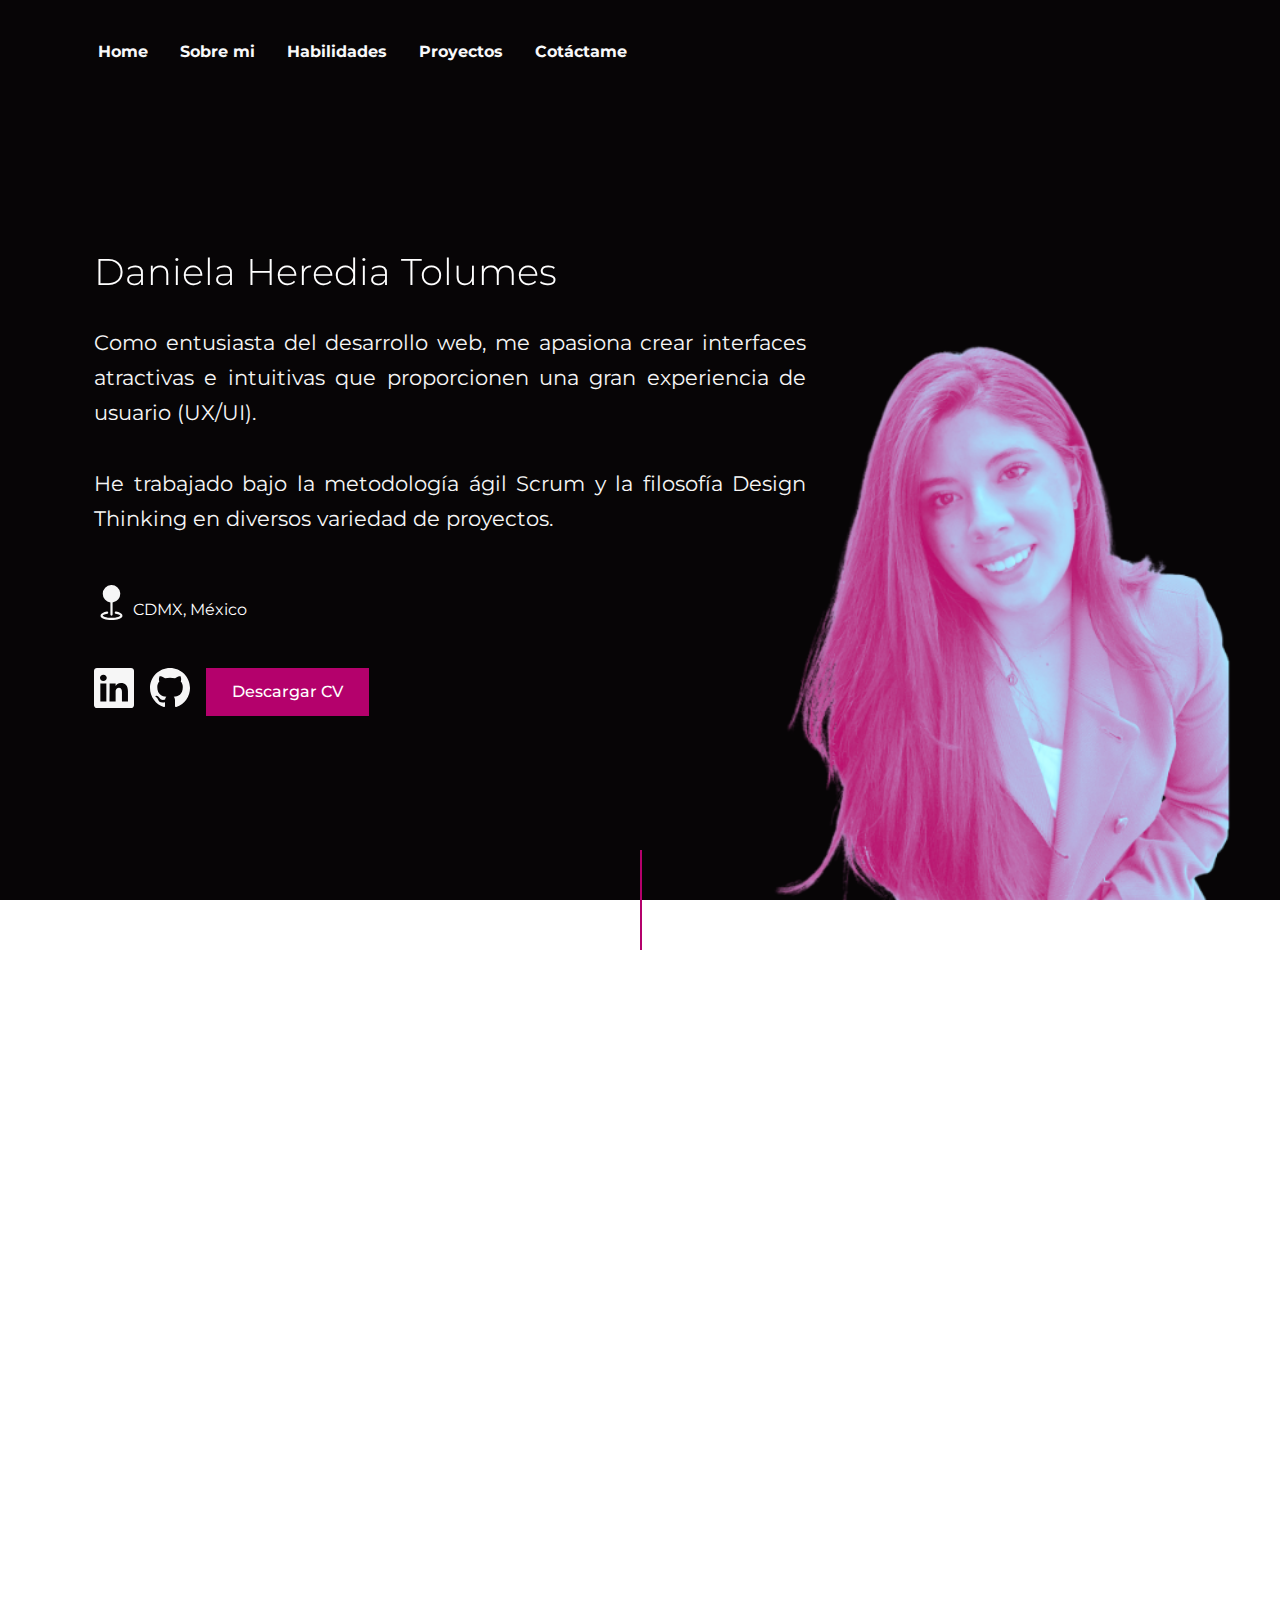
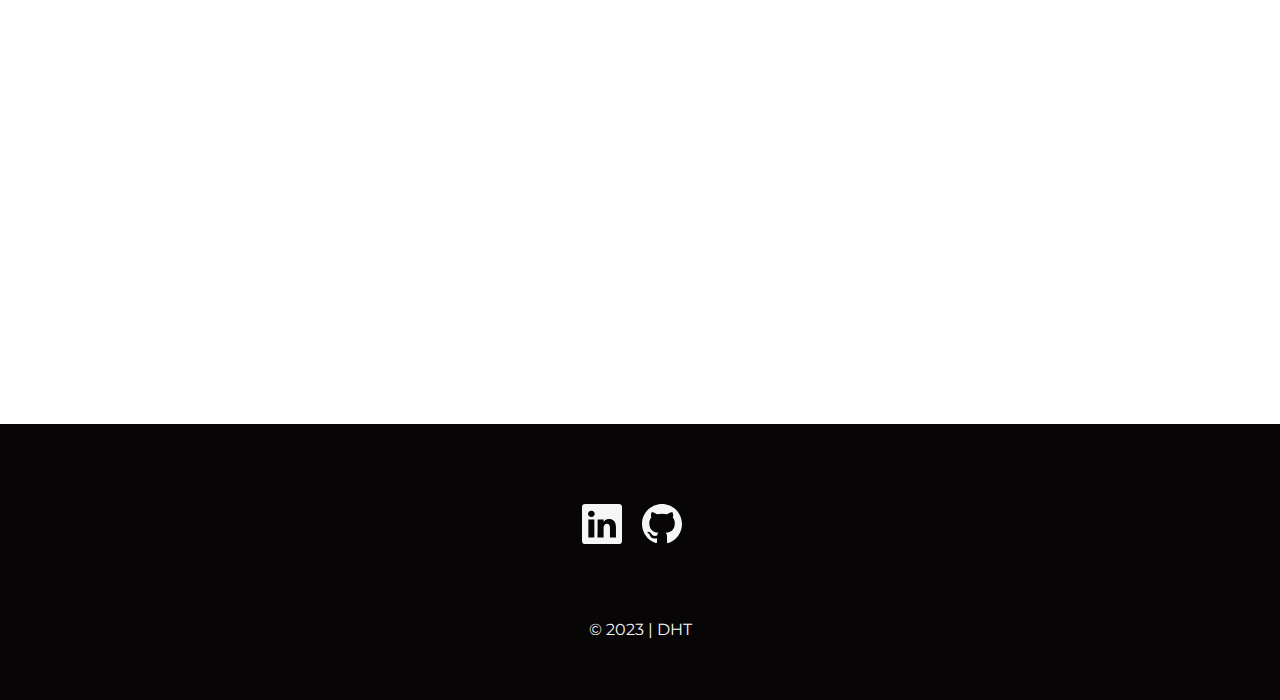
==== index.html @ 87ddae54 "ajustes en iconos y margenes" ====
<!doctype html>
<html lang="en">

<head>
    <meta charset="UTF-8">
    <meta http-equiv="X-UA-Compatible" content="IE=edge">
    <meta name="viewport" content="width=device-width, initial-scale=1.0">
    <title>Portafolio DHT</title>
    <!-- Bootstrap -->
    <link rel="stylesheet" href="https://cdn.jsdelivr.net/npm/bootstrap@5.2.0/dist/css/bootstrap.min.css">
    <!-- animate scroll -->
    <link rel="stylesheet" href="https://unpkg.com/aos@next/dist/aos.css" />
    <!-- fansibox -->
    <link rel="stylesheet" href="https://cdn.jsdelivr.net/npm/@fancyapps/ui@4.0/dist/fancybox.css">
    <!-- CSS -->
    <link rel="stylesheet" href="./src/CSS/style.css">
    <link rel="stylesheet" href="./src/CSS/normalize.css">
    <!-- Tipografias -->
    <link rel="preconnect" href="https://fonts.googleapis.com">
    <link rel="preconnect" href="https://fonts.gstatic.com" crossorigin>
    <link href="https://fonts.googleapis.com/css2?family=Handlee&display=swap" rel="stylesheet">
    <link href="https://fonts.googleapis.com/css2?family=Montserrat:wght@300&display=swap" rel="stylesheet">
    <link href="https://fonts.googleapis.com/css2?family=Handlee&family=Montserrat:wght@100&display=swap"
        rel="stylesheet">
    <!-- Icono pestaña -->
    <link rel="shortcut icon" href="src/icons/atomo.png">


</head>

<body data-bs-spy="scroll" data-bs-target="#navbar">



    <!-- Barra de navegación -->
    <nav id="navbar" class="navbar navbar-expand-lg fixed-top">
        <div class="container text-start">
            <div class="text-start">
                <div class="row text-start">
                    <div class="col-xxl">
                        <button class="navbar-toggler" type="button" data-bs-toggle="collapse"
                            data-bs-target="#navbarNav" aria-controls="navbarNav" aria-expanded="false"
                            aria-label="Toggle navigation" >
                            <span class="navbar-toggler-icon"></span>
                        </button>
                        <div class="collapse navbar-collapse collapsing-bg" id="navbarNav">
                            <ul class="navbar-nav me-auto mb-2 mb-lg-0 ">
                                <li class="nav-item navtext navbar-margin-l rounded">
                                    <a class="nav-link active text-light aNav" aria-current="page" href="#home">Home</a>
                                </li>
                                <li class="nav-item navtext">
                                    <a class="nav-link active text-light aNav" aria-current="page" href="#sobremi">Sobre
                                        mi</a>
                                </li>
                                <li class="nav-item navtext">
                                    <a class="nav-link active text-light aNav" aria-current="page"
                                        href="#habilidades">Habilidades</a>
                                </li>
                                <li class="nav-item navtext">
                                    <a class="nav-link active text-light aNav" aria-current="page"
                                        href="#proyectos">Proyectos</a>
                                </li>
                                <li class="nav-item navtext">
                                    <a class="nav-link active text-light aNav" aria-current="page"
                                        href="#contactame">Cotáctame</a>
                                </li>
                            </ul>
                        </div>
                    </div>
                </div>
            </div>
        </div>
    </nav>

    <!-- Home -->
    <section id="home" class="d-flex align-items-center min-vh-100">
        <div class="container">
            <div class="typed-container container">
                <h1 class="textTyped"><span class="typed"></span></h1>
            </div>
            <div class="row">
                <div class="col-md-8">
                    <h3 class="display-2 nombre container" data-aos="fade-up">
                        Daniela Heredia Tolumes
                    </h3>
                    <div class="col-md-12 container">
                        <p class="miDescripcion">
                            Como entusiasta del desarrollo web, me apasiona crear interfaces atractivas e intuitivas que 
                            proporcionen una  gran experiencia de usuario (UX/UI). 
                            <br><br>
                            He trabajado bajo  la metodología  ágil Scrum y la filosofía Design Thinking en diversos variedad de proyectos.
                        </p>
                    </div>
                    <div>
                    </div>
                    <div class="logoubi container">
                        <svg xmlns="http://www.w3.org/2000/svg" width="35" height="35" fill="currentColor"
                            class="bi bi-geo-fill" viewBox="0 0 16 16">
                            <path fill-rule="evenodd"
                                d="M4 4a4 4 0 1 1 4.5 3.969V13.5a.5.5 0 0 1-1 0V7.97A4 4 0 0 1 4 3.999zm2.493 8.574a.5.5 0 0 1-.411.575c-.712.118-1.28.295-1.655.493a1.319 1.319 0 0 0-.37.265.301.301 0 0 0-.057.09V14l.002.008a.147.147 0 0 0 .016.033.617.617 0 0 0 .145.15c.165.13.435.27.813.395.751.25 1.82.414 3.024.414s2.273-.163 3.024-.414c.378-.126.648-.265.813-.395a.619.619 0 0 0 .146-.15.148.148 0 0 0 .015-.033L12 14v-.004a.301.301 0 0 0-.057-.09 1.318 1.318 0 0 0-.37-.264c-.376-.198-.943-.375-1.655-.493a.5.5 0 1 1 .164-.986c.77.127 1.452.328 1.957.594C12.5 13 13 13.4 13 14c0 .426-.26.752-.544.977-.29.228-.68.413-1.116.558-.878.293-2.059.465-3.34.465-1.281 0-2.462-.172-3.34-.465-.436-.145-.826-.33-1.116-.558C3.26 14.752 3 14.426 3 14c0-.599.5-1 .961-1.243.505-.266 1.187-.467 1.957-.594a.5.5 0 0 1 .575.411z" />
                        </svg>
                        <span class="aNav">CDMX, México</span>
                    </div>
                    <div class="row container" >
                        <div class="col-md-8 text-start iconos">
                            <ul class="nav nav-pills">
                                <li>
                                    <!-- linkedin -->
                                    <a href="https://www.linkedin.com/in/daniela-heredia-t/" target="_blank">
                                        <svg xmlns="http://www.w3.org/2000/svg" width="40" fill="currentColor"
                                            class="bi bi-linkedin" viewBox="0 0 16 16">
                                            <path
                                                d="M0 1.146C0 .513.526 0 1.175 0h13.65C15.474 0 16 .513 16 1.146v13.708c0 .633-.526 1.146-1.175 1.146H1.175C.526 16 0 15.487 0 14.854V1.146zm4.943 12.248V6.169H2.542v7.225h2.401zm-1.2-8.212c.837 0 1.358-.554 1.358-1.248-.015-.709-.52-1.248-1.342-1.248-.822 0-1.359.54-1.359 1.248 0 .694.521 1.248 1.327 1.248h.016zm4.908 8.212V9.359c0-.216.016-.432.08-.586.173-.431.568-.878 1.232-.878.869 0 1.216.662 1.216 1.634v3.865h2.401V9.25c0-2.22-1.184-3.252-2.764-3.252-1.274 0-1.845.7-2.165 1.193v.025h-.016a5.54 5.54 0 0 1 .016-.025V6.169h-2.4c.03.678 0 7.225 0 7.225h2.4z" />
                                        </svg>
                                    </a>
                                </li>
                                <!-- gitHub -->
                                <li>
                                    <a href="https://github.com/DanHT22" target="_blank">
                                        <svg xmlns="http://www.w3.org/2000/svg" width="40" fill="currentColor"
                                            class="bi bi-github" viewBox="0 0 16 16">
                                            <path
                                                d="M8 0C3.58 0 0 3.58 0 8c0 3.54 2.29 6.53 5.47 7.59.4.07.55-.17.55-.38 0-.19-.01-.82-.01-1.49-2.01.37-2.53-.49-2.69-.94-.09-.23-.48-.94-.82-1.13-.28-.15-.68-.52-.01-.53.63-.01 1.08.58 1.23.82.72 1.21 1.87.87 2.33.66.07-.52.28-.87.51-1.07-1.78-.2-3.64-.89-3.64-3.95 0-.87.31-1.59.82-2.15-.08-.2-.36-1.02.08-2.12 0 0 .67-.21 2.2.82.64-.18 1.32-.27 2-.27.68 0 1.36.09 2 .27 1.53-1.04 2.2-.82 2.2-.82.44 1.1.16 1.92.08 2.12.51.56.82 1.27.82 2.15 0 3.07-1.87 3.75-3.65 3.95.29.25.54.73.54 1.48 0 1.07-.01 1.93-.01 2.2 0 .21.15.46.55.38A8.012 8.012 0 0 0 16 8c0-4.42-3.58-8-8-8z" />
                                        </svg>
                                    </a>
                                </li>
                                <li>
                                    <button class="btn btn-brand" id="btnDownloadCV">Descargar CV</button>
                                </li>
                            </ul>
                        </div>
                        <div class="col-9 text-end">
                        </div>
                    </div>
                </div>
            </div>
        </div>
    </section>

    <!-- Sobre mi -->
    <section id="sobremi" class="section-padding section-connector min-vh-100">
        <div class="container">
            <div id="habilidades">
                <div class="row gy-4 text-center">
                    <h1 data-aos="fade-up" data-aos-delay="100">Tecnologías</h1>
                    <div class="col-lg-2 col-sm-6" data-aos="fade-up" data-aos-delay="100">
                        <div class="service py-5 px-4">
                            <div class="service-icon">
                                <img src="./src/icons/html2.png" alt="">
                            </div>
                            <p class="text-center" style="color:#E66B12;">HTML 5</p>
                        </div>
                    </div>
                    <div class="col-lg-2 col-sm-6" data-aos="fade-up" data-aos-delay="200">
                        <div class="service py-5 px-4">
                            <div class="service-icon">
                                <img src="./src/icons/css2.png" alt="">
                            </div>
                            <p class="text-center" style="color:#0077BB;">CSS 3</p>
                        </div>
                    </div>
                    <div class="col-lg-2 col-sm-6" data-aos="fade-up" data-aos-delay="300">
                        <div class="service py-5 px-4">
                            <div class="service-icon">
                                <img src="./src/icons/bootstrap3.png" alt="">
                            </div>
                            <p class="text-center" style="color:#8214F5;">Bootstrap</p>
                        </div>
                    </div>
                    <div class="col-lg-2 col-sm-6" data-aos="fade-up" data-aos-delay="400">
                        <div class="service py-5 px-4">
                            <div class="service-icon">
                                <img src="./src/icons/javascript.png" alt="">
                            </div>
                            <p class="text-center" style="color:#f4c711;">Javascript</p>
                        </div>
                    </div>
                    <div class="col-lg-2 col-sm-6" data-aos="fade-up" data-aos-delay="500">
                        <div class="service py-5 px-4">
                            <div class="service-icon">
                                <img src="./src/icons/java1.png" alt="">
                            </div>
                            <p class="text-center" style="color:#1465BE;">Java 17</p>
                        </div>
                    </div>
                    <div class="col-lg-2 col-sm-6" data-aos="fade-up" data-aos-delay="600">
                        <div class="service py-5 px-4">
                            <div class="service-icon">
                                <img src="./src/icons/R1.png" alt="">
                            </div>
                            <p class="text-center" style="color:#939398">R</p>
                        </div>
                    </div>
                </div>
                <h1 class="text-center" data-aos="fade-up" data-aos-delay="600">Herramientas</h1>
                <div class="row gy-4 text-center">
                    <div class="col-lg-2 col-sm-6" data-aos="fade-up" data-aos-delay="600">
                        <div class="service py-5 px-4 ">
                            <div class="service-icon">
                                <img src="./src/icons/figma1.png" alt="">
                            </div>
                            <p class="text-center" style="color: #66BB6F;">Figma</p>
                        </div>
                    </div>
                    <div class="col-lg-2 col-sm-6" data-aos="fade-up" data-aos-delay="500">
                        <div class="service py-5 px-4 ">
                            <div class="service-icon">
                                <img src="./src/icons/git.png" alt="">
                            </div>
                            <p class="text-center" style="color:#F45121;">Git</p>
                        </div>
                    </div>
                    <div class="col-lg-2 col-sm-6" data-aos="fade-up" data-aos-delay="400">
                        <div class="service py-5 px-4 ">
                            <div class="service-icon">
                                <img src="./src/icons/visualStudio.png" alt="">
                            </div>
                            <p class="text-center" style="color:#0088CE;">Visual Studio Code</p>
                        </div>
                    </div>
                    <div class="col-lg-2 col-sm-6" data-aos="fade-up" data-aos-delay="300">
                        <div class="service py-5 px-4 ">
                            <div class="service-icon">
                                <img src="./src/icons/trello3.png" alt="">
                            </div>
                            <p class="text-center" style="color:#1B88E2;">Trello</p>
                        </div>
                    </div>
                    <div class="col-lg-2 col-sm-6" data-aos="fade-up" data-aos-delay="200">
                        <div class="service py-5 px-4">
                            <div class="service-icon">
                                <img src="./src/icons/Mysql-2.png" alt="">
                            </div>
                            <p class="text-center" style="color:#00758E; margin-top: 10px;">MySql</p>
                        </div>
                    </div>
                    <div class="col-lg-2 col-sm-6" data-aos="fade-up" data-aos-delay="100">
                        <div class="service py-5 px-4">
                            <div class="service-icon">
                                <img src="./src/icons/eclipse2.png" alt="">
                            </div>
                            <p class="text-center" style="color:#2B2254">Eclipse</p>
                        </div>
                    </div>
                </div>
            </div>
        </div>
    </section>

    <!-- Proyectos -->
    <section id="proyectos" class="section-padding section-connector container min-vh-100">
        <div class="container-fluid">
            <div class="row">
                <div class="col-12" data-aos="fade-up" data-aos-delay="100">
                    <div class="setion-title text-center">
                        <h1>Proyectos</h1>

                    </div>
                </div>
            </div>
            <div class="row g-2">
                <div class="col-lg-4 col-sm-6" data-aos="fade-up" data-aos-delay="100">
                    <div class="project">
                        <img src="./src/img/proyectoIntegrador.png" alt="Proyecto integrador">
                        <div class="content">
                            <a href="./src/img/proyectoIntegrador.png" data-fancybox="gallery"
                                class="btn btn-outline-light" target="_blank">Ver Mas</a>
                            <a href="https://github.com/FranciscoNunezAlonso/ProyectoIntegradorFrontEnd.git"
                                class="btn btn-outline-light" target="_blank">Ver código</a>
                        </div>
                    </div>
                </div>
                <div class="col-lg-4 col-sm-6" data-aos="fade-up" data-aos-delay="200">
                    <div class="project">
                        <img src="./src/img/Blog.png" alt="Blog - Bienestar mental en los perros">
                        <div class="content">
                            <a href="./src/img/Blog.png" data-fancybox="gallery" class="btn btn-outline-light"
                                target="_blank">Ver Mas</a>
                            <a href="https://github.com/DanHT22/primerPaginaWeb.git" class="btn btn-outline-light"
                                target="_blank">Ver código</a>
                        </div>
                    </div>
                </div>
                <div class="col-lg-4 col-sm-6" data-aos="fade-up" data-aos-delay="300">
                    <div class="project">
                        <img src="./src/img/pokeAPI.png" alt="Pokeapi">
                        <div class="content">
                            <a href="./src/img/pokeAPI.png" data-fancybox="gallery" class="btn btn-outline-light"
                                target="_blank">Ver Mas</a>
                            <a href="https://github.com/DanHT22/pokeAPI.git" class="btn btn-outline-light"
                                target="_blank">Ver código</a>
                        </div>
                    </div>
                </div>
                <div class="col-lg-4 col-sm-6" data-aos="fade-up" data-aos-delay="300">
                    <div class="project">
                        <img src="./src/img/proyectoTablaHTML.png" alt="Tabla HTML">
                        <div class="content">
                            <a href="./src/img/proyectoTablaHTML.png" data-fancybox="gallery"
                                class="btn btn-outline-light" target="_blank">Ver Mas</a>
                            <a href="https://github.com/DanHT22/Tabla_Elementos_HTLM.git" class="btn btn-outline-light"
                                target="_blank">Ver código</a>
                        </div>
                    </div>
                </div>
                <div class="col-lg-4 col-sm-6" data-aos="fade-up" data-aos-delay="200">
                    <div class="project">
                        <img src="./src/img/proyectoDbeuty.png" alt="ecommerce Dbeuty">
                        <div class="content">
                            <a href="./src/img/proyectoDbeuty.png" data-fancybox="gallery" class="btn btn-outline-light"
                                target="_blank">Ver Mas</a>
                            <a href="https://github.com/DanHT22/appWeb.Eq6.git" class="btn btn-outline-light"
                                target="_blank">Ver código</a>
                        </div>
                    </div>
                </div>
                <div class="col-lg-4 col-sm-6" data-aos="fade-up" data-aos-delay="100">
                    <div class="project">
                        <img src="./src/img/calculadoraJS.png" alt="calculadora js">
                        <div class="content">
                            <a href="./src/img/calculadoraJS.png" data-fancybox="gallery" class="btn btn-outline-light"
                                target="_blank">Ver Mas</a>
                            <a href="https://github.com/DanHT22/calculadora_JS.git" class="btn btn-outline-light"
                                target="_blank">Ver código</a>
                        </div>
                    </div>
                </div>
            </div>
        </div>
    </section>

    <!-- Contactame -->
    <section id="contactame" class="section-connector">
        <div class="container section-padding">
            <div class="row">
                <div class="col-12">
                    <div class="setion-title text-center" data-aos="fade-up" data-aos-delay="100">
                        <h1>Contáctame</h1>
                    </div>
                </div>
            </div>
            <div class="row justify-content-center">
                <div class="col-md-8" data-aos="fade-up" data-aos-delay="200">
                    <form class="row g-3">
                        <div class="form-group col-md-4">
                            <input type="text" class="form-control" placeholder="Nombre" id="Nombre">
                            <p class="alerta" id="alertValidacionesNombre"> El nombre ingreado no es valido, debe de
                                contener al menos 3 caracteres.</p>
                        </div>
                        <div class="form-group col-md-4">
                            <input type="text" class="form-control" placeholder="Apellido" id="Apellido">
                            <p class="alerta" id="alertValidacionesApellido"> El Apellido ingresado no es válido, debe
                                de contener al menos 3 caracteres.</p>
                        </div>
                        <div class="form-group col-md-4">
                            <input type="email" class="form-control" placeholder="Correo Electrónico" id="email">
                            <p class="alerta" id="alertValidacionesEmail"> El correo electrónico ingresado no es válido.
                            </p>
                        </div>
                        <div class="form-group col-md-12">
                            <textarea name="mensaje" class="form-control" placeholder="Escribe aqui tu mensaje" rows="4"
                                id="mensaje"></textarea>
                            <p class="alerta" id="alertValidacionesMensaje"> El Mensaje debe de contener al menos 20
                                caracteres.</p>
                        </div>
                        <div class="form-group text-center col-md-12">
                            <button class="btn btn-brand btn_padding" id="btnEnviar">Enviar</button>
                            <button class="btn btn-brand btn_padding" id="btnReset">Limpiar</button>
                        </div>
                    </form>
                </div>
            </div>
        </div>
    </section>

    <footer>
        <div class="text-center">
            <!-- linkedin -->
            <a href="https://www.linkedin.com/in/daniela-heredia-t/" target="_blank">
                <svg xmlns="http://www.w3.org/2000/svg" width="40" fill="currentColor" class="bi bi-linkedin"
                    viewBox="0 0 16 16">
                    <path
                        d="M0 1.146C0 .513.526 0 1.175 0h13.65C15.474 0 16 .513 16 1.146v13.708c0 .633-.526 1.146-1.175 1.146H1.175C.526 16 0 15.487 0 14.854V1.146zm4.943 12.248V6.169H2.542v7.225h2.401zm-1.2-8.212c.837 0 1.358-.554 1.358-1.248-.015-.709-.52-1.248-1.342-1.248-.822 0-1.359.54-1.359 1.248 0 .694.521 1.248 1.327 1.248h.016zm4.908 8.212V9.359c0-.216.016-.432.08-.586.173-.431.568-.878 1.232-.878.869 0 1.216.662 1.216 1.634v3.865h2.401V9.25c0-2.22-1.184-3.252-2.764-3.252-1.274 0-1.845.7-2.165 1.193v.025h-.016a5.54 5.54 0 0 1 .016-.025V6.169h-2.4c.03.678 0 7.225 0 7.225h2.4z" />
                </svg>
            </a>
            <!-- gitHub -->
            <a href="https://github.com/DanHT22" target="_blank">
                <svg xmlns="http://www.w3.org/2000/svg" width="40" fill="currentColor" class="bi bi-github"
                    viewBox="0 0 16 16">
                    <path
                        d="M8 0C3.58 0 0 3.58 0 8c0 3.54 2.29 6.53 5.47 7.59.4.07.55-.17.55-.38 0-.19-.01-.82-.01-1.49-2.01.37-2.53-.49-2.69-.94-.09-.23-.48-.94-.82-1.13-.28-.15-.68-.52-.01-.53.63-.01 1.08.58 1.23.82.72 1.21 1.87.87 2.33.66.07-.52.28-.87.51-1.07-1.78-.2-3.64-.89-3.64-3.95 0-.87.31-1.59.82-2.15-.08-.2-.36-1.02.08-2.12 0 0 .67-.21 2.2.82.64-.18 1.32-.27 2-.27.68 0 1.36.09 2 .27 1.53-1.04 2.2-.82 2.2-.82.44 1.1.16 1.92.08 2.12.51.56.82 1.27.82 2.15 0 3.07-1.87 3.75-3.65 3.95.29.25.54.73.54 1.48 0 1.07-.01 1.93-.01 2.2 0 .21.15.46.55.38A8.012 8.012 0 0 0 16 8c0-4.42-3.58-8-8-8z" />
                </svg>
            </a>
            <div class="footer-bottom">
                <p class="text-center  text-light pFooter">&copy; 2023 | DHT</p>
            </div>
        </div>

    </footer>


    <!-- script libreria typed.js -->
    <script src="https://unpkg.com/typed.js@2.0.16/dist/typed.umd.js"></script>
    <script src="https://cdn.jsdelivr.net/npm/bootstrap@5.2.0/dist/js/bootstrap.bundle.min.js"></script>
    <script src="https://cdn.jsdelivr.net/npm/@fancyapps/ui@4.0/dist/fancybox.umd.js"></script>
    <script src="https://unpkg.com/aos@next/dist/aos.js"></script>
    <!-- archivos javascript -->
    <script src="./src/js/main.js"></script>
    <script src="./src/js/validacion.js"></script>
    <script src="./src/js/downloadCV.js"></script>
    <!-- sweet alert -->
    <script src="https://cdn.jsdelivr.net/npm/sweetalert2@11"></script>


</body>

</html>
---- src/CSS/style.css ----
/* Variables */
:root {
    --color-rosa: #B4016C;
    --color-negro: #070506; 
    --c-light: #f6f6f6;
    --texto: 'Montserrat', sans-serif;
    --titulo: 'Handlee', cursive;
    --transition: all .4s cubic-bezier(.165, .84, .44, 1);
    --shadow: 0px 15px 40px rgba(0, 0, 0, 0.1);
}

body {
    font-family: var(--texto);
    color: var(--c-body);
    line-height: 1.7;
}

h1,.h1, h2, .h2, h3, .h3, h4, .h4,
h5, .h5,h6,.h6 {
    font-weight: 700;
    color: var(--color-rosa);
}

a {
    text-decoration: none;
    transition: var(--transition);
}

a:hover {
    color: var(--color-rosa);
}

img {
    width: 100%;
}

.section-padding {
    padding-top: 130px;
    padding-bottom: 130px;
}

.nombre {
    color: white;
    font-size: 2.3rem;
    padding-bottom: 10px;
}

.setion-title {
    margin: 0 auto 60px auto;
}

.setion-title .line {
    width: 60px;
    height: 2px;
    background-color: var(--color-rosa);;
    display: inline-block;
}

.section-connector {
    position: relative;
}

.section-connector::after {
    content: '';
    width: 2px;
    height: 100px;
    background-color: var(--color-rosa);
    position: absolute;
    top: -50px;
    left: 50%;
}

/* Navbar */
.navbar {
    padding-top: 30px;
    padding-bottom: 30px;
    transition: var(--transition);
}

.navbar.scrolled {
    padding-top: 7px;
    padding-bottom: 7px;
    background-color: var(--color-negro);
    box-shadow: var(--shadow);
}

.navbar-toggler {
    border-radius: 0;
    border-color: var(--color-rosa);
}

.navbar-toggler-icon{
    color: var(--color-rosa);
    background-color: var(--color-rosa);
}

.navbar-expand-lg {
    background-color: var(--color-negro);
    display:flex;
}

.navbar-toggler:focus {
    box-shadow: none;
}

.aNav{
    font-size: 1rem;
}

@media (min-width: 992px) {
    .navbar-expand-lg .navbar-nav .nav-link {
        padding-right: 16px;
        padding-left: 16px;
    }
}

.navbar .navbar-nav .nav-link {
    font-weight: 700;
    color: white;
}

.nav-link:hover {
    border-bottom: 4px solid var(--color-rosa);
}

.navbar-brand {
    font-size: 14px;
    font-weight: 700;
}


p {
    text-align: justify;
}

.btn {
    padding: 10px 24px;
    border-radius: 0;
    border-width: 2px;
    font-weight: 500;
}

.btn-brand,
.btn-brand:focus {
    background-color: var(--color-rosa);
    color: white;
    border-color: var(--color-rosa);
}

.btn-brand:hover {
    background-color: transparent;
    color: var(--color-rosa);
    border-color: var(--color-rosa);
}

/* Typed */

span{
    color: white;
}

.typed-container{
    margin-top: 120px;
    margin-bottom: 15px;
}

.typed {
    font-family: var(--titulo);
    font-size: 3rem;
    font-style: normal;
    background: linear-gradient(45deg, var(--color-rosa), var(--c-light));
    -webkit-background-clip: text;
    background-clip: text;
    color: transparent;
}

/*  ICONOS */

.bi-geo-fill {
    margin-top: 2rem;
    margin-bottom: 3rem;
}

.bi{
    color: var(--c-light);
}

.bi-linkedin {
    margin-right: 1rem;
    margin-bottom: 2rem;
}

.bi-github {
    margin-right: 1rem;
    margin-bottom: 2rem;
}

.bi-github:hover path {
    fill: var(--color-rosa);
}

.bi-linkedin:hover path {
    fill: var(--color-rosa);
}

.iconos{
    margin-bottom: 30px;
}


/* Principal */
#home {
    background-image: url(../img/fondo-17.png);
    background-position: right;
    background-size:cover;
}

.miDescripcion{
    color: var(--c-light);
    font-size: 1.3rem;
    margin-top: 20px;
}




/* Habilidades */
.service-icon {
    display: inline-flex;
    align-items: center;
    justify-content: center;
}

.custom-link {
    display: inline-flex;
    align-items: center;
}

.custom-link span {
    font-weight: 700;
}

/* Proyectos */
.project {
    overflow: hidden;
    position: relative;
}

.project .content {
    position: absolute;
    top: 100%;
    left: 0;
    background-color: var(--color-rosa);
    width: 100%;
    height: 100%;
    display: flex;
    align-items: center;
    justify-content: center;
}

.project img, 
.project .content {
    transition: var(--transition);
}

.project:hover .content {
    top: 0;
}

.project:hover img {
    transform: translateY(-100%);
}

/* Formulario contáctame */
.form-control {
    border-radius: 0;
}

.form-control:focus {
    box-shadow: none;
    border-color: var(--color-rosa);
}

input.form-control {
    height: 44px;
}

.alerta{
    font-size: 12px;
    color: var(--color-rosa);
    display: none;
}

.btn_padding{
    margin: 5px;
}

/* Footer */
footer {
    background-color: var(--color-negro);
    padding-top: 80px;
}

footer h4 {
    color: white;
    margin-bottom: 24px;
}

footer p,
footer li, 
footer li a {
    color: rgba(255,255,255, 0.7);
}

footer ul {
    list-style: none;
    padding: 0;
}

footer ul li {
    margin-top: 6px;
}

.footer-bottom {
    padding-top: 40px;
    padding-bottom: 40px;
}

.footer-bottom a {
    color: var(--color-rosa);
}
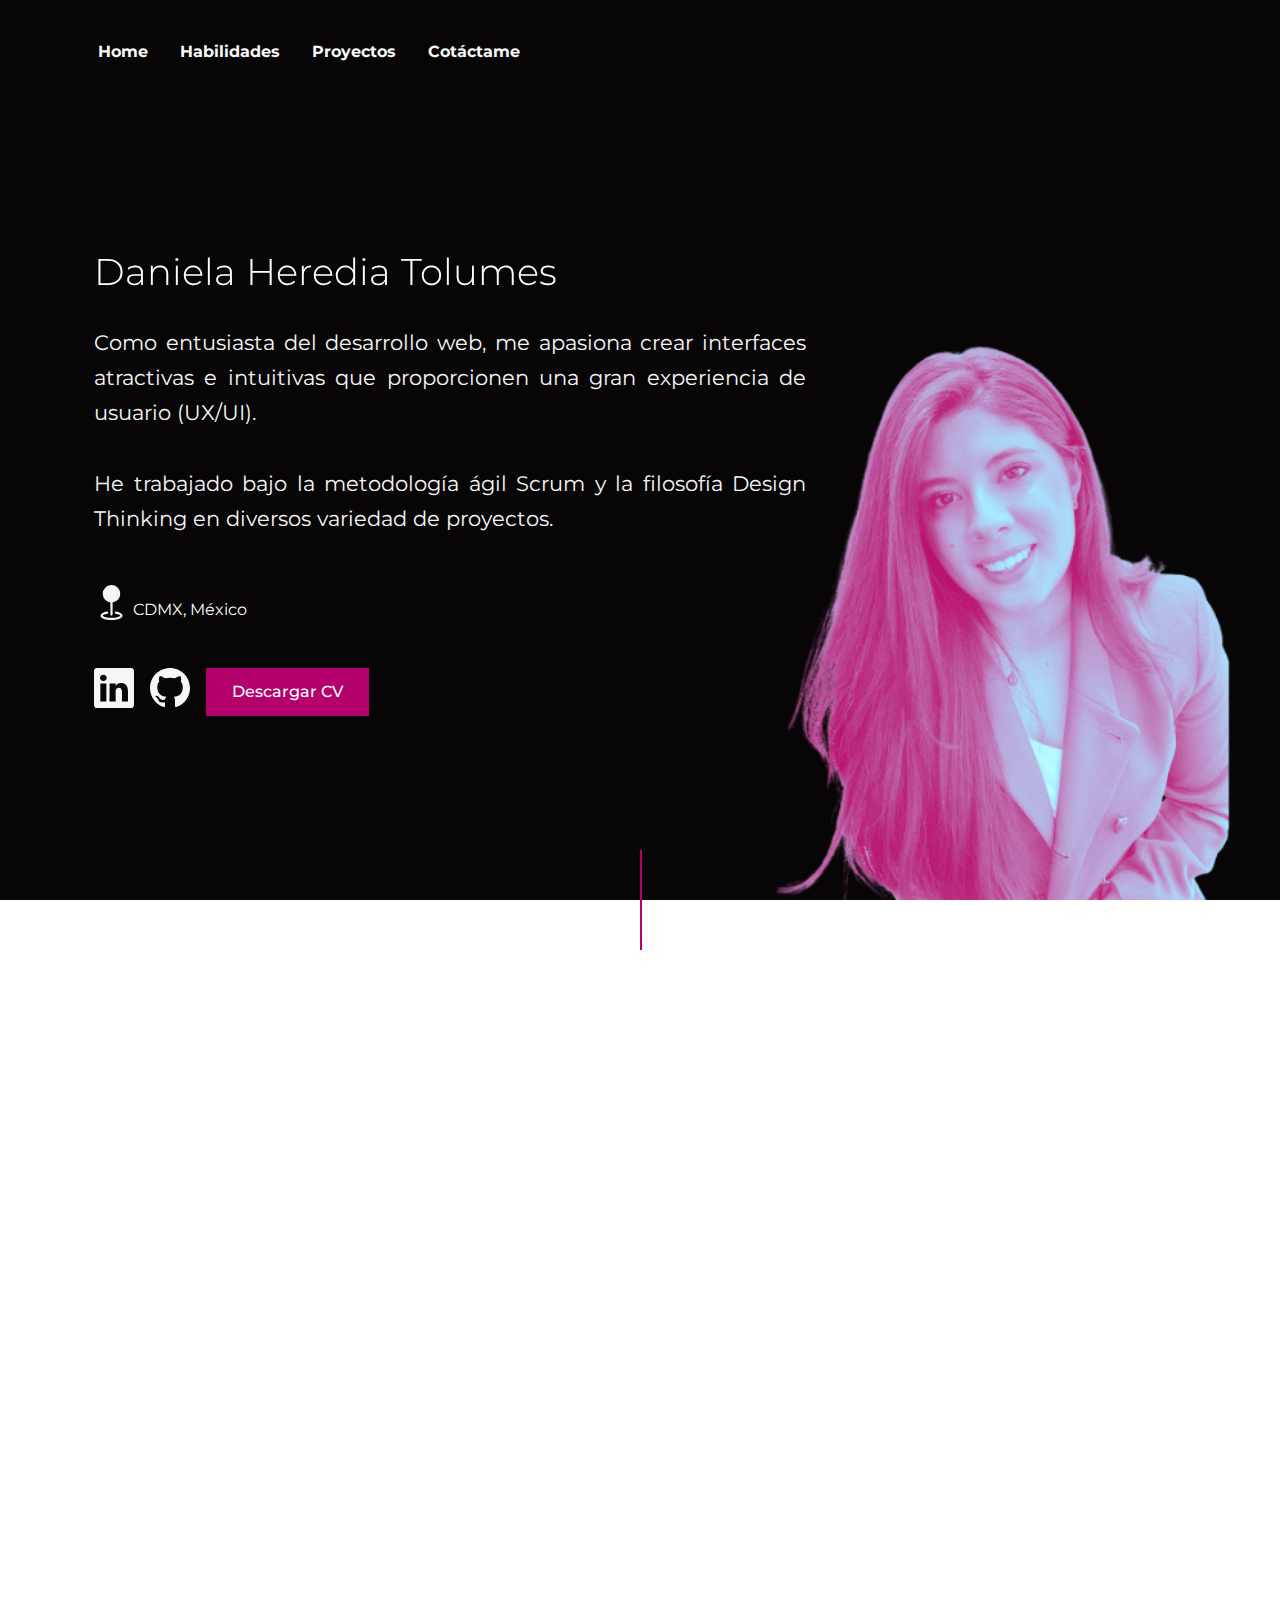
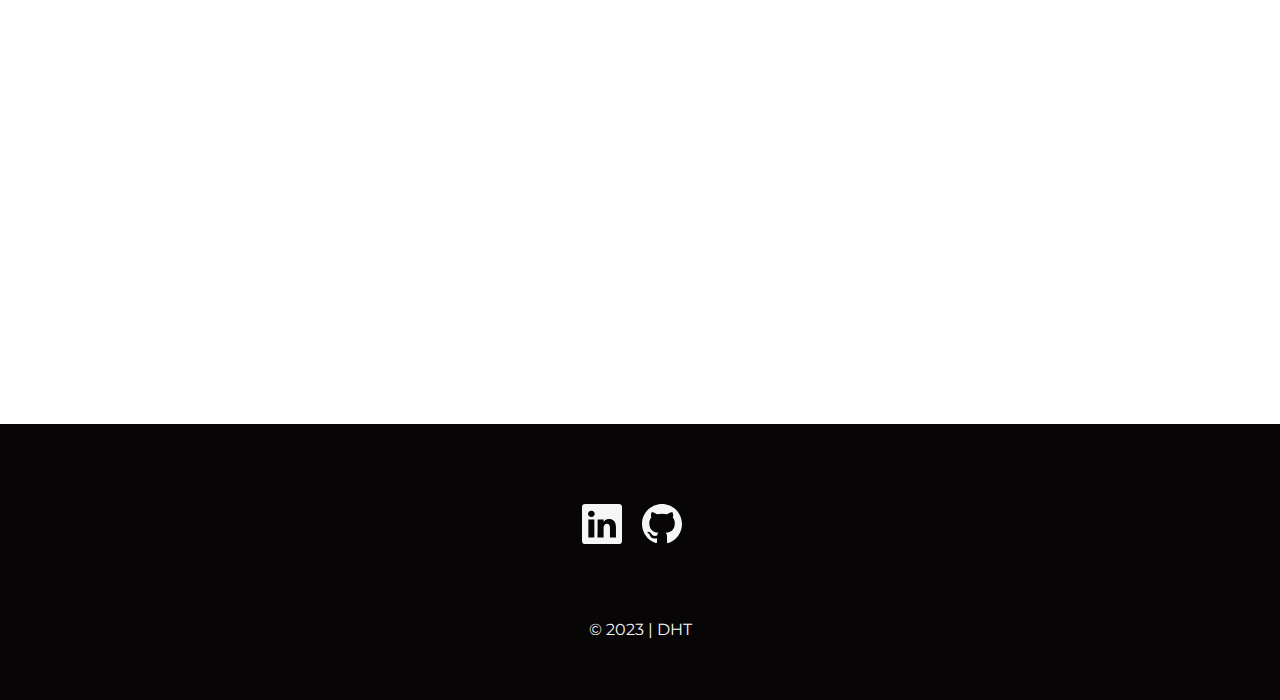
==== commit eadb6ca3: "ajuste navBar" ====
--- a/index.html
+++ b/index.html
@@ -30,8 +30,6 @@
 
 <body data-bs-spy="scroll" data-bs-target="#navbar">
 
-
-
     <!-- Barra de navegación -->
     <nav id="navbar" class="navbar navbar-expand-lg fixed-top">
         <div class="container text-start">
@@ -49,10 +47,6 @@
                                     <a class="nav-link active text-light aNav" aria-current="page" href="#home">Home</a>
                                 </li>
                                 <li class="nav-item navtext">
-                                    <a class="nav-link active text-light aNav" aria-current="page" href="#sobremi">Sobre
-                                        mi</a>
-                                </li>
-                                <li class="nav-item navtext">
                                     <a class="nav-link active text-light aNav" aria-current="page"
                                         href="#habilidades">Habilidades</a>
                                 </li>
@@ -137,10 +131,10 @@
         </div>
     </section>
 
-    <!-- Sobre mi -->
-    <section id="sobremi" class="section-padding section-connector min-vh-100">
+    <!-- habilidades -->
+    <section id="habilidades" class="section-padding section-connector min-vh-100">
         <div class="container">
-            <div id="habilidades">
+            <div>
                 <div class="row gy-4 text-center">
                     <h1 data-aos="fade-up" data-aos-delay="100">Tecnologías</h1>
                     <div class="col-lg-2 col-sm-6" data-aos="fade-up" data-aos-delay="100">
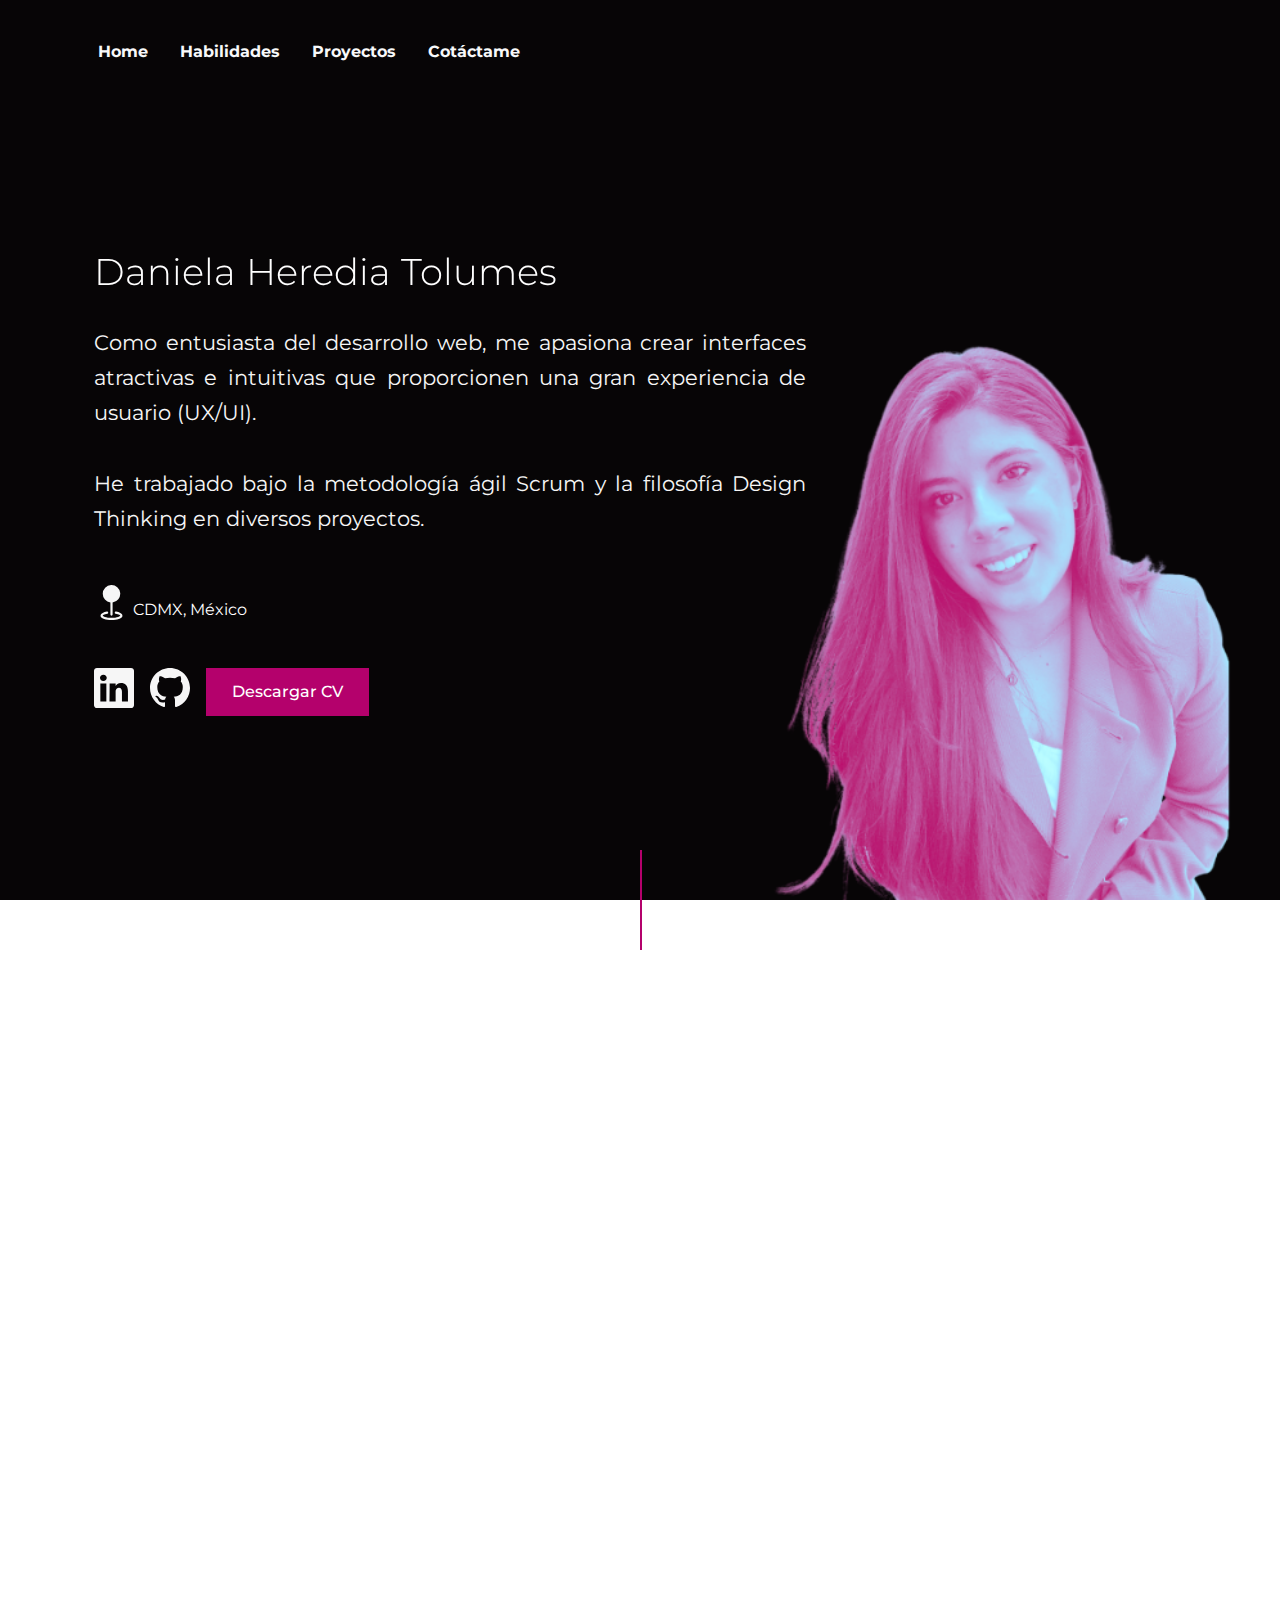
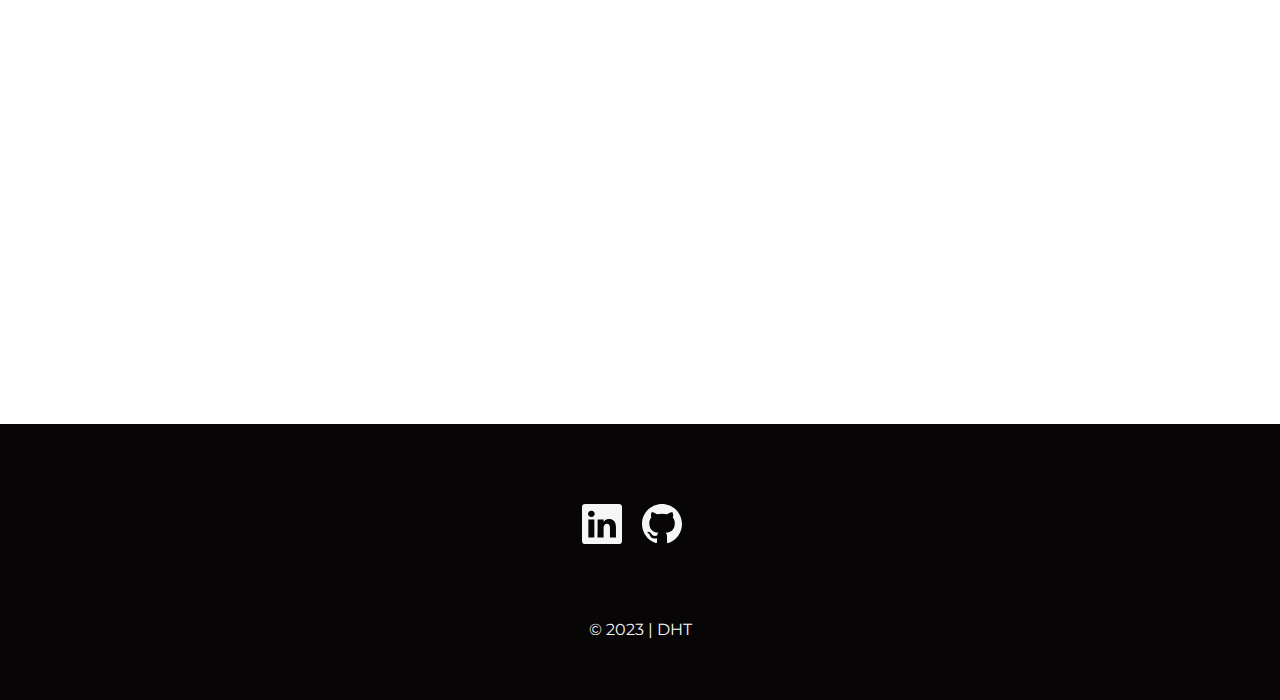
==== commit f6428910: "ajustes de texto-descripción" ====
--- a/index.html
+++ b/index.html
@@ -82,7 +82,7 @@
                             Como entusiasta del desarrollo web, me apasiona crear interfaces atractivas e intuitivas que 
                             proporcionen una  gran experiencia de usuario (UX/UI). 
                             <br><br>
-                            He trabajado bajo  la metodología  ágil Scrum y la filosofía Design Thinking en diversos variedad de proyectos.
+                            He trabajado bajo la metodología  ágil Scrum y la filosofía Design Thinking en diversos proyectos.
                         </p>
                     </div>
                     <div>
